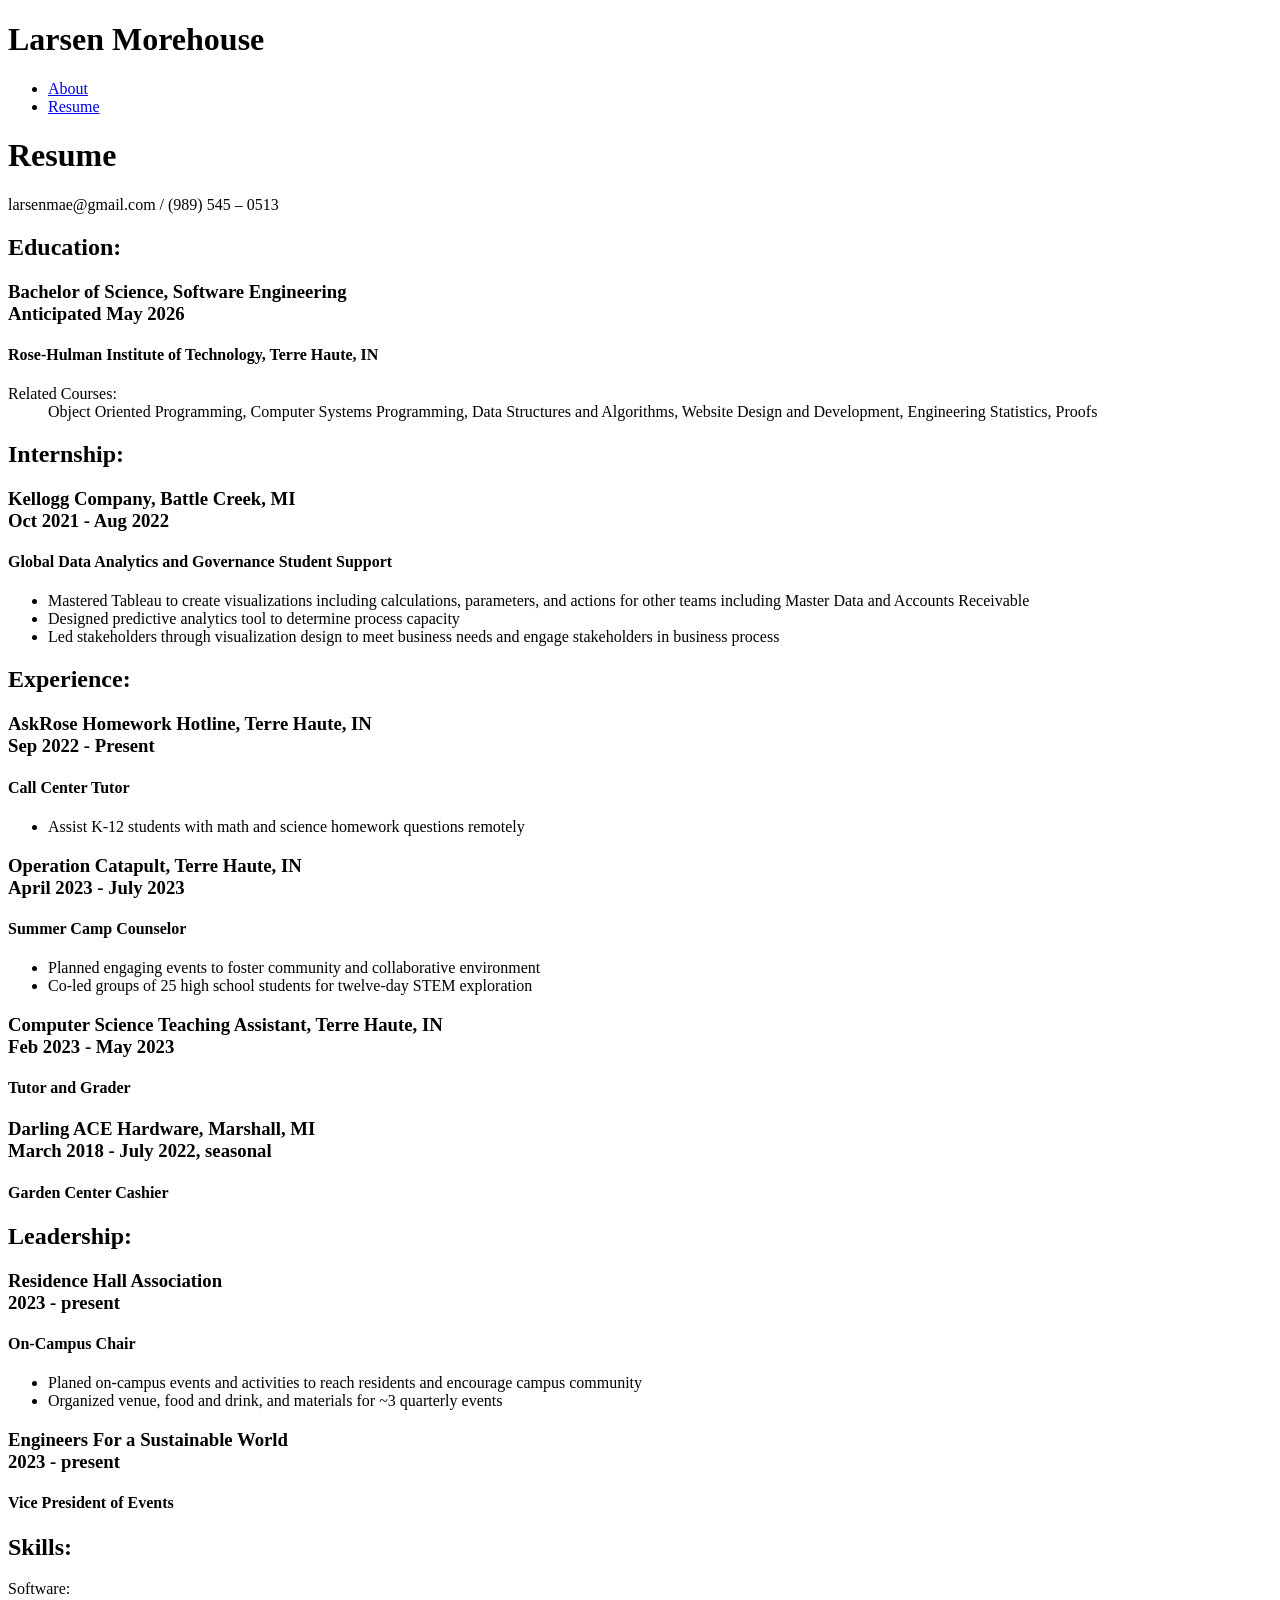
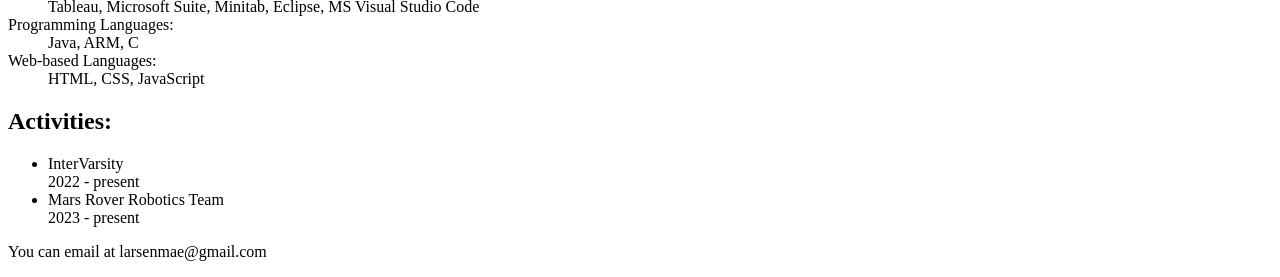
==== resume.html @ 40b4b678 "Add files via upload" ====
<!DOCTYPE html>
<html lang="en">

<head>
  <meta charset="utf-8" />
  <meta name="viewport" content="width=device-width, initial-scale=1" />
  <title>Larsen Morehouse's Website</title>
  <link rel="stylesheet" href="styles/normalize.css" />
  <link rel="stylesheet" href="styles/main.css" />

  <link rel="apple-touch-icon" sizes="180x180" href="images/apple-touch-icon.png">
  <link rel="icon" type="image/png" sizes="32x32" href="images/favicon-32x32.png">
  <link rel="icon" type="image/png" sizes="16x16" href="images/favicon-16x16.png">
  <link rel="manifest" href="site.webmanifest">
</head>

<body id="resume">
    <header><h1>Larsen Morehouse</h1></header>
  <nav id="navbar">
    <ul >
      <li><a href="index.html">About</a></li>
      <!-- <li><a href="portfolio.html">Portfolio</a></li> -->
      <li><a href="resume.html">Resume</a></li>
    </ul>
  </nav>
  
  <main>
    <h1>Resume</h1>
    <p>larsenmae@gmail.com / (989) 545 – 0513</p>
    <h2>Education:</h2>
    <h3 class="dateParent"><div class="degreeName">Bachelor of Science, Software Engineering</div> <div class="date">Anticipated May 2026</div> </h3>
    <h4>Rose-Hulman Institute of Technology, Terre Haute, IN </h4>
    <dl>
      <dt>Related Courses:</dt>
      <dd>Object Oriented Programming, Computer Systems Programming, Data Structures and Algorithms, Website Design and Development, Engineering Statistics, Proofs</dd>
    </dl>
    <h2>Internship:</h2>
    <h3 class="dateParent"><div class="companyName"> Kellogg Company, Battle Creek, MI</div> <div class="date">Oct 2021 - Aug 2022</div></h3>
    <h4 class="titleDescription">Global Data Analytics and Governance Student Support</h4>
    <ul>
      <li>Mastered Tableau to create visualizations including calculations, parameters, and actions for other teams
        including Master Data and Accounts Receivable</li>
      <li>Designed predictive analytics tool to determine process capacity</li>
      <li>Led stakeholders through visualization design to meet business needs and engage stakeholders in business
        process</li>
    </ul>
    <h2>Experience:</h2>
    <h3 class="dateParent"><div class="companyName"> AskRose Homework Hotline, Terre Haute, IN</div> <div class="date">Sep 2022 - Present</div></h3>
    <h4 class="titleDescription">Call Center Tutor </h4>
    <ul>
      <li>Assist K-12 students with math and science homework questions remotely</li>
    </ul>
    <h3 class="dateParent"><div class="companyName"> Operation Catapult, Terre Haute, IN</div> <div class="date">April 2023 - July 2023</div></h3>
    <h4 class="titleDescription">Summer Camp Counselor</h4>
    <ul>
      <li>Planned engaging events to foster community and collaborative environment</li>
      <li>Co-led groups of 25 high school students for twelve-day STEM exploration</li>
    </ul>
    <h3 class="dateParent"><div class="companyName"> Computer Science Teaching Assistant, Terre Haute, IN</div> <div class="date">Feb 2023 - May 2023</div></h3>
    <h4 class="titleDescription">Tutor and Grader</h4>
    <h3 class="dateParent"><div class="companyName"> Darling ACE Hardware, Marshall, MI</div> <div class="date">March 2018 - July 2022, seasonal</div></h3>
    <h4 class="titleDescription">Garden Center Cashier</h4>
    <h2>Leadership:</h2>
    <h3 class="dateParent"><div class="leadershipName"> Residence Hall Association</div> <div class="date">2023 - present</div></h3>
    <h4 class="titleDescription">On-Campus Chair</h4>
    <ul>
      <li>Planed on-campus events and activities to reach residents and encourage campus community</li>
      <li>Organized venue, food and drink, and materials for ~3 quarterly events</li>
    </ul>
    <h3 class="dateParent"><div class="leadershipName"> Engineers For a Sustainable World</div> <div class="date">2023 - present</div></h3>
    <h4 class="titleDescription">Vice President of Events</h4>
    <h2>Skills:</h2>
    <dl>
      <dt>Software:</dt>
      <dd>Tableau, Microsoft Suite, Minitab, Eclipse, MS Visual Studio Code</dd>
      <dt>Programming Languages:</dt>
      <dd>Java, ARM, C</dd>
      <dt>Web-based Languages:</dt>
      <dd>HTML, CSS, JavaScript</dd>
    </dl>
    <h2>Activities:</h2>
    <ul>
      <li class="dateParent"><div class="group">InterVarsity</div> <div class="date">2022 - present</div></li>
      <li class="dateParent"><div class="group">Mars Rover Robotics Team</div> <div class="date">2023 - present</div></li>
    </ul>
  </main>
  <footer>
    <p>You can email at larsenmae@gmail.com</p>
  </footer>
</body>

<script src="scripts/main.js"></script>
<!-- <script src="js/scrollmagic/uncompressed/ScrollMagic.js"></script> -->
<!-- <script src="scripts/ScrollMagic.js"></script>

<script>
	var controller = new ScrollMagic.Controller();
</script>

<script>
  (function () { // wait for document ready
    // build scene
    var scene = new ScrollMagic.Scene()
            .setPin('#navbar')
            // .addIndicators({name: "2 (duration: 0)"}) // add indicators (requires plugin)
            .addTo(controller);
  });
</script> -->

</html>
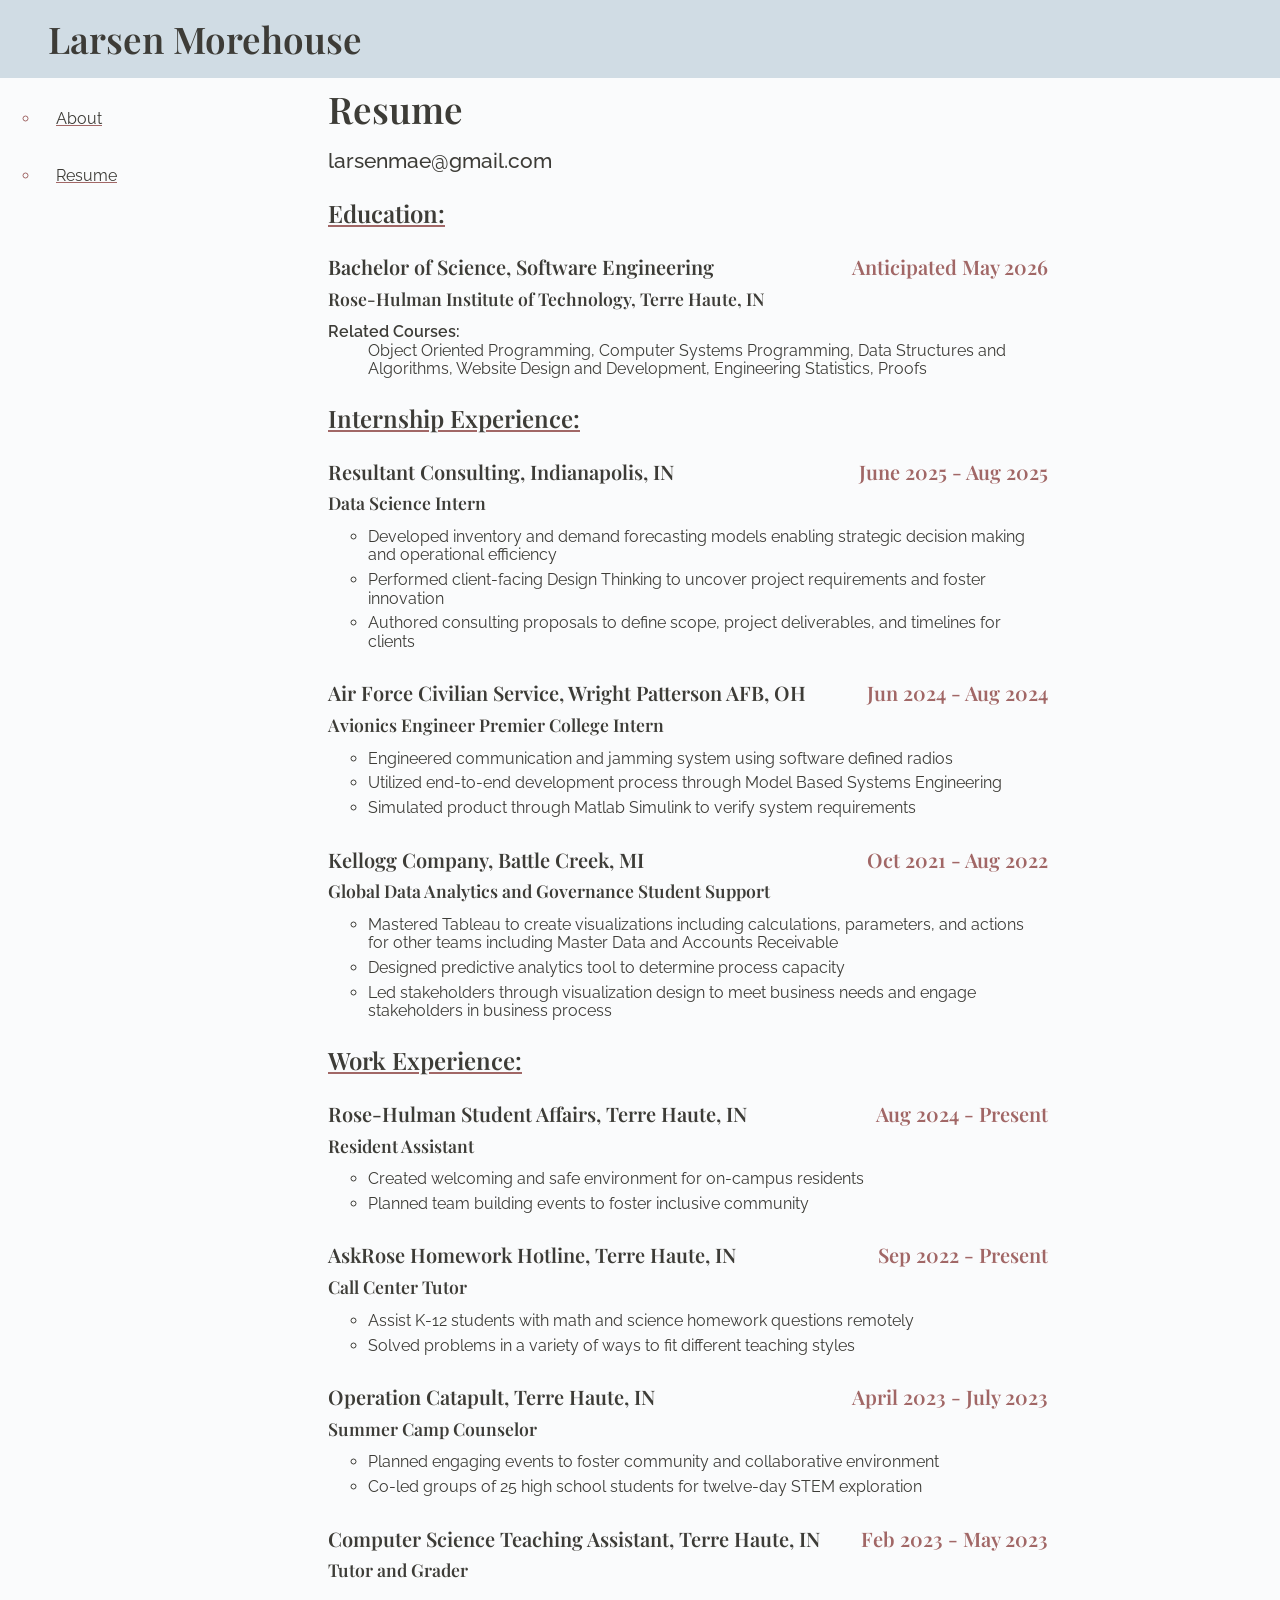
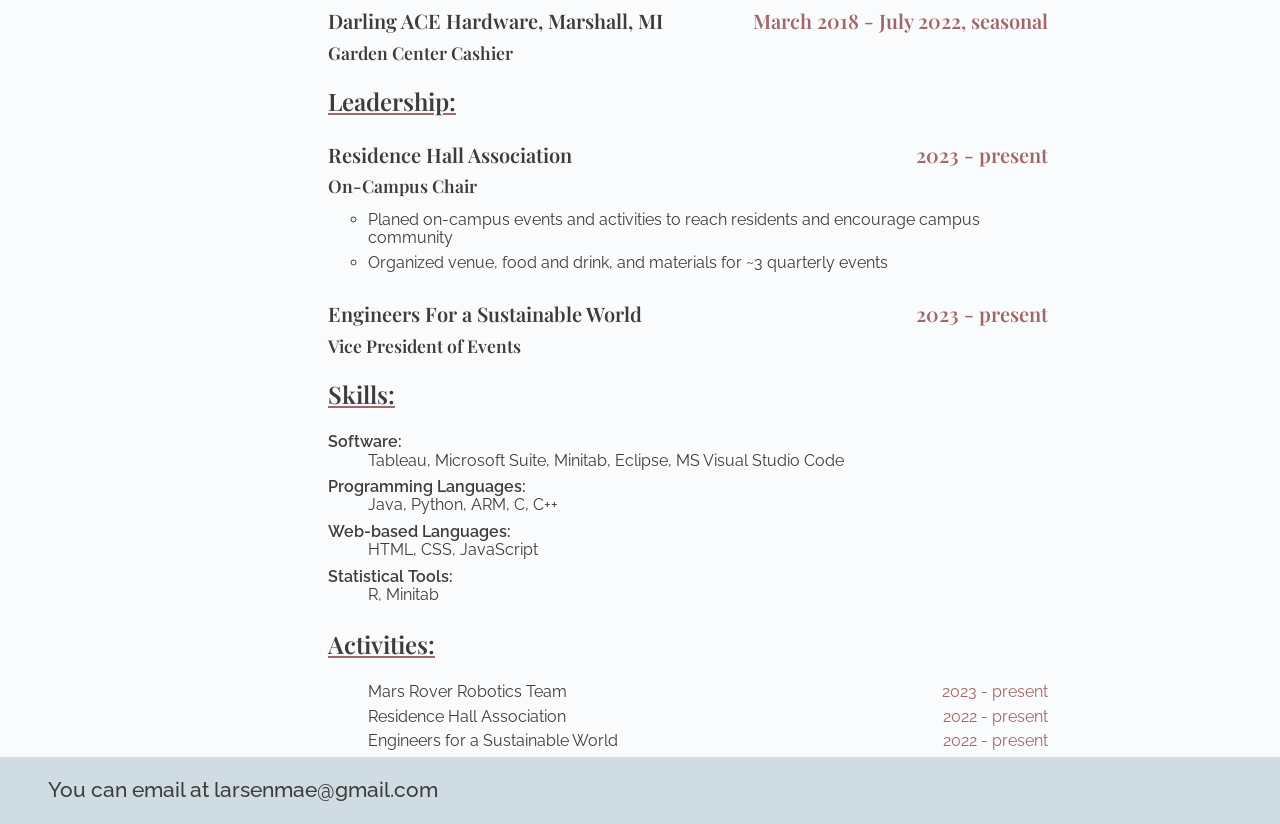
==== commit dc6424f5: "Update resume" ====
--- a/resume.html
+++ b/resume.html
@@ -26,7 +26,7 @@
   
   <main>
     <h1>Resume</h1>
-    <p>larsenmae@gmail.com / (989) 545 – 0513</p>
+    <p>larsenmae@gmail.com</p>
     <h2>Education:</h2>
     <h3 class="dateParent"><div class="degreeName">Bachelor of Science, Software Engineering</div> <div class="date">Anticipated May 2026</div> </h3>
     <h4>Rose-Hulman Institute of Technology, Terre Haute, IN </h4>
@@ -34,8 +34,28 @@
       <dt>Related Courses:</dt>
       <dd>Object Oriented Programming, Computer Systems Programming, Data Structures and Algorithms, Website Design and Development, Engineering Statistics, Proofs</dd>
     </dl>
-    <h2>Internship:</h2>
-    <h3 class="dateParent"><div class="companyName"> Kellogg Company, Battle Creek, MI</div> <div class="date">Oct 2021 - Aug 2022</div></h3>
+    <h2>Internship Experience:</h2>
+    <h3 class="dateParent"><div class="companyName"> Resultant Consulting, Indianapolis, IN</div> <div class="date">June 2025 - Aug 2025</div></h3>
+    <h4 class="titleDescription">Data Science Intern</h4>
+    <ul>
+      <li>Developed inventory and demand forecasting models enabling strategic decision making and operational efficiency</li>
+      <li>Performed client-facing Design Thinking to uncover project requirements and foster innovation</li>
+      <li>Authored consulting proposals to define scope, project deliverables, and timelines for clients</li>
+    </ul>
+    <h3 class="dateParent">
+      <div class="companyName"> Air Force Civilian Service, Wright Patterson AFB, OH</div>
+      <div class="date">Jun 2024 - Aug 2024</div>
+    </h3>
+    <h4 class="titleDescription">Avionics Engineer Premier College Intern</h4>
+    <ul>
+      <li>Engineered communication and jamming system using software defined radios</li>
+      <li>Utilized end-to-end development process through Model Based Systems Engineering</li>
+      <li>Simulated product through Matlab Simulink to verify system requirements</li>
+    </ul>
+    <h3 class="dateParent">
+      <div class="companyName"> Kellogg Company, Battle Creek, MI</div>
+      <div class="date">Oct 2021 - Aug 2022</div>
+    </h3>
     <h4 class="titleDescription">Global Data Analytics and Governance Student Support</h4>
     <ul>
       <li>Mastered Tableau to create visualizations including calculations, parameters, and actions for other teams
@@ -44,11 +64,21 @@
       <li>Led stakeholders through visualization design to meet business needs and engage stakeholders in business
         process</li>
     </ul>
-    <h2>Experience:</h2>
+    <h2>Work Experience:</h2>
+    <h3 class="dateParent">
+      <div class="companyName"> Rose-Hulman Student Affairs, Terre Haute, IN</div>
+      <div class="date">Aug 2024 - Present</div>
+    </h3>
+    <h4 class="titleDescription">Resident Assistant</h4>
+    <ul>
+      <li>Created welcoming and safe environment for on-campus residents</li>
+      <li>Planned team building events to foster inclusive community</li>
+    </ul>
     <h3 class="dateParent"><div class="companyName"> AskRose Homework Hotline, Terre Haute, IN</div> <div class="date">Sep 2022 - Present</div></h3>
     <h4 class="titleDescription">Call Center Tutor </h4>
     <ul>
       <li>Assist K-12 students with math and science homework questions remotely</li>
+      <li>Solved problems in a variety of ways to fit different teaching styles</li>
     </ul>
     <h3 class="dateParent"><div class="companyName"> Operation Catapult, Terre Haute, IN</div> <div class="date">April 2023 - July 2023</div></h3>
     <h4 class="titleDescription">Summer Camp Counselor</h4>
@@ -74,14 +104,23 @@
       <dt>Software:</dt>
       <dd>Tableau, Microsoft Suite, Minitab, Eclipse, MS Visual Studio Code</dd>
       <dt>Programming Languages:</dt>
-      <dd>Java, ARM, C</dd>
+      <dd>Java, Python, ARM, C, C++</dd>
       <dt>Web-based Languages:</dt>
       <dd>HTML, CSS, JavaScript</dd>
+      <dt>Statistical Tools:</dt>
+      <dd>R, Minitab</dd>
     </dl>
     <h2>Activities:</h2>
     <ul>
-      <li class="dateParent"><div class="group">InterVarsity</div> <div class="date">2022 - present</div></li>
       <li class="dateParent"><div class="group">Mars Rover Robotics Team</div> <div class="date">2023 - present</div></li>
+      <li class="dateParent">
+        <div class="group">Residence Hall Association</div>
+        <div class="date">2022 - present</div>
+      </li>
+      <li class="dateParent">
+        <div class="group">Engineers for a Sustainable World</div>
+        <div class="date">2022 - present</div>
+      </li>
     </ul>
   </main>
   <footer>
@@ -90,21 +129,5 @@
 </body>
 
 <script src="scripts/main.js"></script>
-<!-- <script src="js/scrollmagic/uncompressed/ScrollMagic.js"></script> -->
-<!-- <script src="scripts/ScrollMagic.js"></script>
-
-<script>
-	var controller = new ScrollMagic.Controller();
-</script>
-
-<script>
-  (function () { // wait for document ready
-    // build scene
-    var scene = new ScrollMagic.Scene()
-            .setPin('#navbar')
-            // .addIndicators({name: "2 (duration: 0)"}) // add indicators (requires plugin)
-            .addTo(controller);
-  });
-</script> -->
 
 </html>
--- a/styles/main.css
+++ b/styles/main.css
@@ -0,0 +1,238 @@
+@import url('https://fonts.googleapis.com/css2?family=Playfair+Display&family=Raleway:wght@300&display=swap" rel="stylesheet');
+
+:root {
+  --vertical-space: 1.3rem;
+  --horizontal-space: 3rem;
+  --light-color: #FAFBFC;
+  --body-color: #3D3C37;
+  --heading-color: #d0dce4;
+  --contrast-color: #a16766;
+   /* #536751; */
+  /* #8c708f; */
+  /* --green-color: #738f70; */
+}
+
+body {
+  grid-template-areas: "head head"
+                      "nav nav"
+                      "main main"
+                      "foot foot";
+  grid-template-columns: 1fr 2fr;
+  grid-template-rows: auto auto;
+}
+
+
+body > header {
+  grid-area: head;
+}
+
+body > nav {
+  grid-area: nav;
+  background-color: var(--light-color);
+}
+
+body > nav ul li {
+  display: inline;
+  padding: 1rem;
+  justify-self: center;
+  color: var(--contrast-color);
+}
+
+footer {
+  grid-area: foot;
+}
+
+main {
+  display: block;
+  grid-area: main;
+  max-width: 45rem;
+  padding-left: var(--horizontal-space);
+  padding-right: var(--horizontal-space);
+  justify-self: center;
+}
+
+header h1, footer p{
+  margin: 0;
+  justify-self: center;
+  justify-content: center;
+}
+
+header, footer {
+  padding-top: var(--vertical-space);
+  padding-bottom: var(--vertical-space);
+  padding-left: var(--horizontal-space);
+  padding-right: var(--horizontal-space);
+  grid-area: foot;
+  justify-self: center;
+  justify-content: center;
+  background-color: var(--heading-color);
+  width: 100vw;
+}
+
+body {
+  color: var(--body-color);
+  background: var(--light-color);
+  font-size: 1rem;
+  font-family: 'Raleway', sans-serif;
+}
+
+@media screen and (min-width: 25em) {
+  body {
+    margin: 0;
+    display: grid;
+    grid-template-areas: "head head head"
+                          "nav main space"
+                          "foot foot foot";
+    grid-template-columns: 1fr 6fr 1fr;
+    grid-template-rows: auto auto auto;
+  }
+
+  body > nav {
+    grid-area: nav;
+    background: none;
+  }
+
+  body > nav ul li {
+    padding: 1rem;
+    display: list-item;
+  }
+}
+
+p,
+ol,
+ul,
+dl,
+table {
+  list-style-type: none;
+  color: var(--body-color);
+}
+
+ul li ul {
+  margin-bottom: 0;
+  /* font-size: 1.3rem; */
+  list-style-type: none;
+  color: var(--body-color);
+}
+
+#resume > ul, li, ul {
+  margin-bottom: 0.4rem;
+  /* font-size: 1.3rem; */
+  list-style-type: circle;
+  color: var(--body-color);
+}
+
+ol li ol {
+  margin-bottom: 0;
+  list-style-type: none;
+  color: var(--contrast-color);
+}
+
+h1,
+h2,
+h3,
+h4,
+h5 {
+  margin: 0.8rem 0;
+  font-weight: 600;
+  line-height: 1;
+  font-family: 'Playfair Display', serif;
+  color: var(--body-color);
+}
+
+h1 {
+  font-size: 2.3rem;
+}
+
+h2 {
+  font-size: 1.5rem;
+  margin: 1.7rem 0;
+  line-height: 1;
+  text-decoration: underline;
+  text-decoration-color: var(--contrast-color);
+}
+
+h3 {
+  font-size: 1.25rem;
+  margin-top: 2rem;
+}
+
+h4 {
+  font-size: 1.1rem;
+}
+
+h5 {
+  font-size: 1rem;
+}
+
+p {
+  font-size: 1.3rem;
+  font-weight: 500;
+  line-height: 1.2;
+  margin: 1em 0;
+}
+
+a {
+  color: var(--body-color);
+  text-decoration-color: var(--contrast-color);
+}
+
+a:hover {
+  color: var(--contrast-color);
+}
+
+dt {
+  font-weight: 600;
+}
+
+dd {
+  margin-bottom: 0.5rem;
+}
+
+body#portfolio ul#portfolioItems {
+  display: flex;
+  flex-wrap: wrap;
+  flex: 1;
+  list-style-type: none;
+  padding: 0;
+}
+
+body#portfolio ul#portfolioItems li img {
+  max-width: 97%;
+}
+
+@media screen and (min-width: 25em) {
+  body#portfolio ul#portfolioItems li {
+    flex-basis: 48%;
+    padding-right: 2%;
+    flex-wrap: nowrap;
+  }
+}
+
+main img{
+  max-width: 50%;
+}
+
+.date {
+  color: var(--contrast-color);
+  /* justify-self: flex-end; */
+  /* align-self: flex-end; */
+  font-weight: 0.8rem;
+}
+
+.dateParent {
+  display: flex;
+  justify-content: space-between;
+}
+
+/* From:  https://www.w3schools.com/howto/howto_js_sticky_header.asp*/
+/* The sticky class is added to the header with JS when it reaches its scroll position */
+.sticky {
+  position: fixed;
+  top: 0;
+  width: 100%
+}
+
+/* Add some top padding to the page content to prevent sudden quick movement (as the header gets a new position at the top of the page (position:fixed and top:0) */
+.sticky + .content {
+  padding-top: 102px;
+}
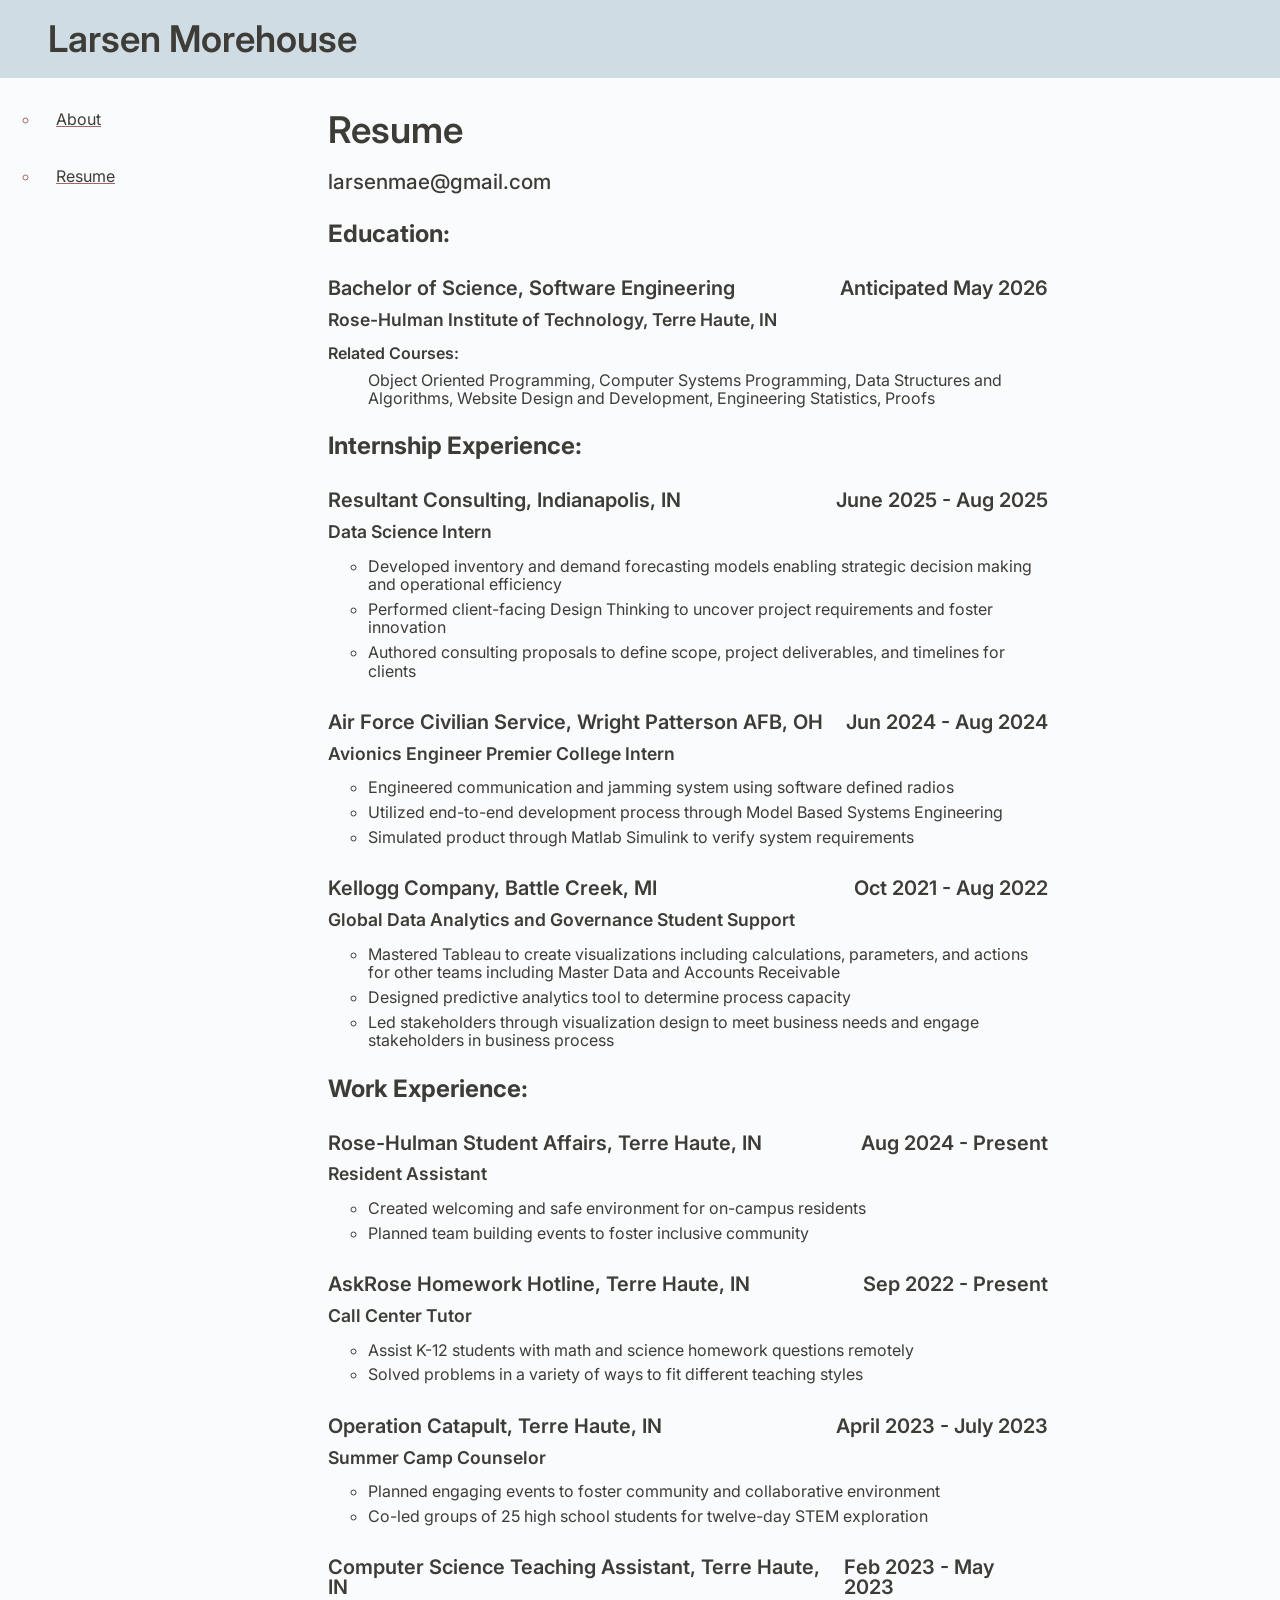
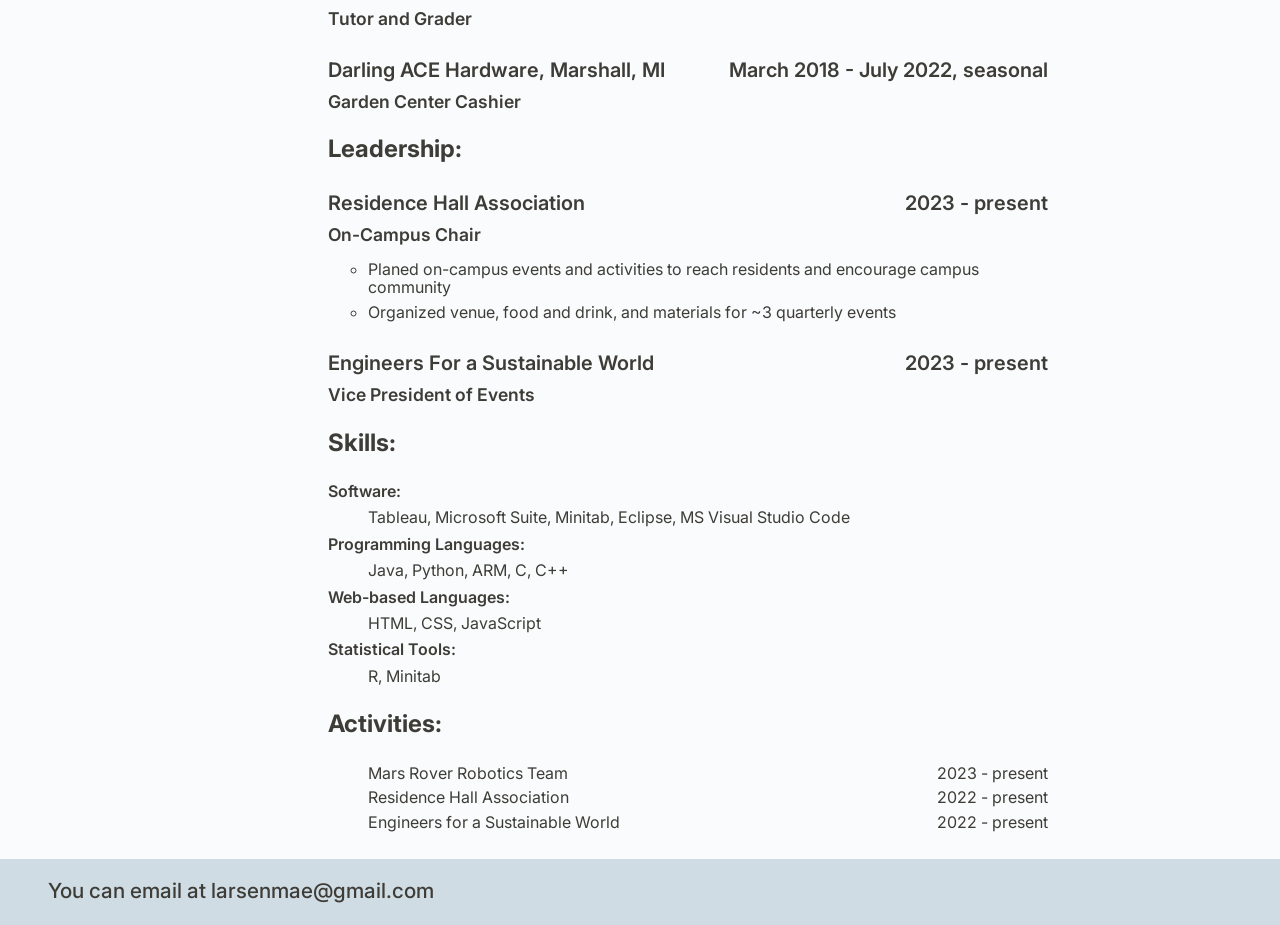
==== commit ac6ffb13: "Change font and resume spacing" ====
--- a/resume.html
+++ b/resume.html
@@ -19,7 +19,6 @@
   <nav id="navbar">
     <ul >
       <li><a href="index.html">About</a></li>
-      <!-- <li><a href="portfolio.html">Portfolio</a></li> -->
       <li><a href="resume.html">Resume</a></li>
     </ul>
   </nav>
--- a/styles/main.css
+++ b/styles/main.css
@@ -1,4 +1,5 @@
-@import url('https://fonts.googleapis.com/css2?family=Playfair+Display&family=Raleway:wght@300&display=swap" rel="stylesheet');
+/* @import url('https://fonts.googleapis.com/css2?family=Playfair+Display&family=Raleway:wght@300&display=swap" rel="stylesheet'); */
+@import url('https://fonts.googleapis.com/css2?family=Inter:ital,opsz,wght@0,14..32,100..900;1,14..32,100..900&family=Raleway:wght@300&family=Spline+Sans:wght@300..700&display=swap');
 
 :root {
   --vertical-space: 1.3rem;
@@ -48,6 +49,8 @@
   max-width: 45rem;
   padding-left: var(--horizontal-space);
   padding-right: var(--horizontal-space);
+  padding-top: var(--vertical-space);
+  padding-bottom: var(--vertical-space);
   justify-self: center;
 }
 
@@ -73,7 +76,8 @@
   color: var(--body-color);
   background: var(--light-color);
   font-size: 1rem;
-  font-family: 'Raleway', sans-serif;
+  /* font-family: 'Raleway', sans-serif; */
+  font-family: "Inter", sans-serif;
 }
 
 @media screen and (min-width: 25em) {
@@ -135,7 +139,8 @@
   margin: 0.8rem 0;
   font-weight: 600;
   line-height: 1;
-  font-family: 'Playfair Display', serif;
+  /* font-family: 'Raleway', sans-serif; */
+  font-family: "Inter", sans-serif;
   color: var(--body-color);
 }
 
@@ -147,8 +152,9 @@
   font-size: 1.5rem;
   margin: 1.7rem 0;
   line-height: 1;
-  text-decoration: underline;
-  text-decoration-color: var(--contrast-color);
+  font-weight: 700;
+  /* text-decoration: underline; */
+  /* text-decoration-color: var(--contrast-color); */
 }
 
 h3 {
@@ -182,6 +188,7 @@
 
 dt {
   font-weight: 600;
+  margin-bottom: 0.5rem;
 }
 
 dd {
@@ -213,26 +220,10 @@
 }
 
 .date {
-  color: var(--contrast-color);
-  /* justify-self: flex-end; */
-  /* align-self: flex-end; */
   font-weight: 0.8rem;
 }
 
 .dateParent {
   display: flex;
   justify-content: space-between;
-}
-
-/* From:  https://www.w3schools.com/howto/howto_js_sticky_header.asp*/
-/* The sticky class is added to the header with JS when it reaches its scroll position */
-.sticky {
-  position: fixed;
-  top: 0;
-  width: 100%
-}
-
-/* Add some top padding to the page content to prevent sudden quick movement (as the header gets a new position at the top of the page (position:fixed and top:0) */
-.sticky + .content {
-  padding-top: 102px;
 }
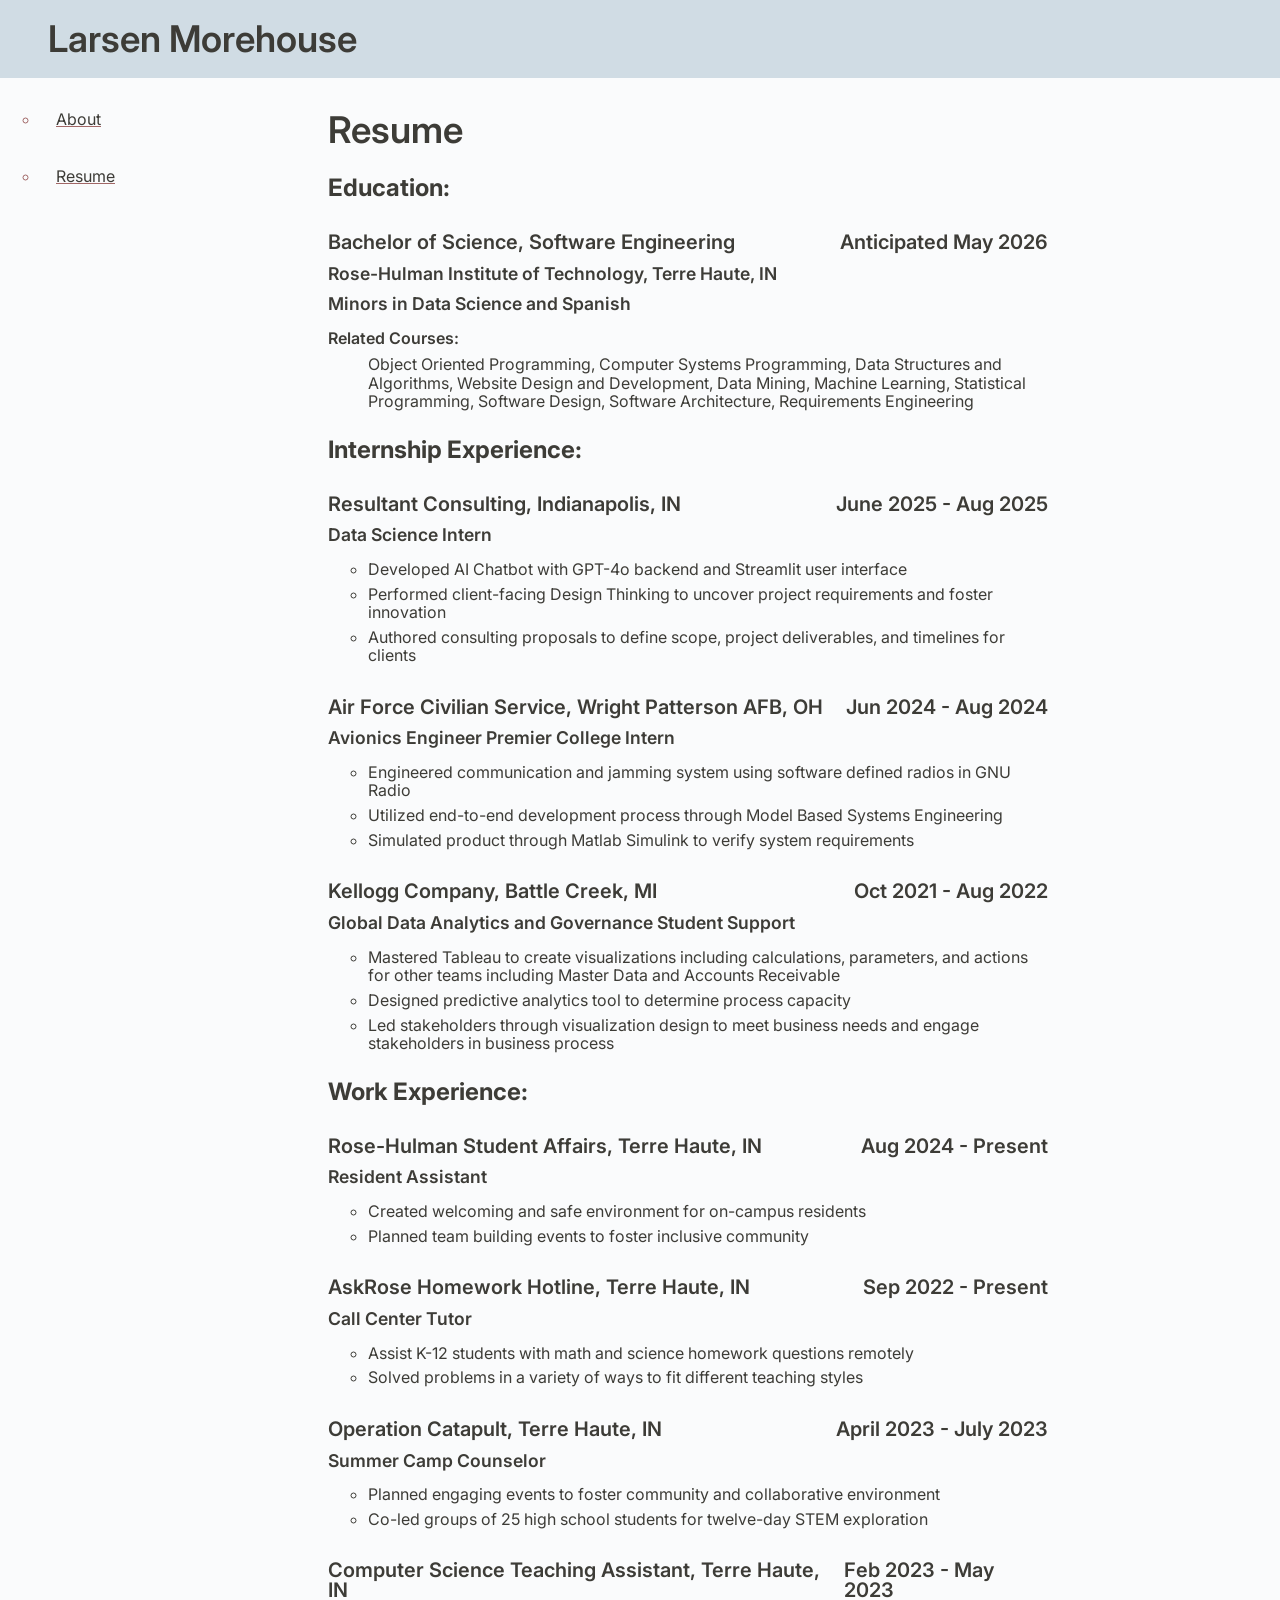
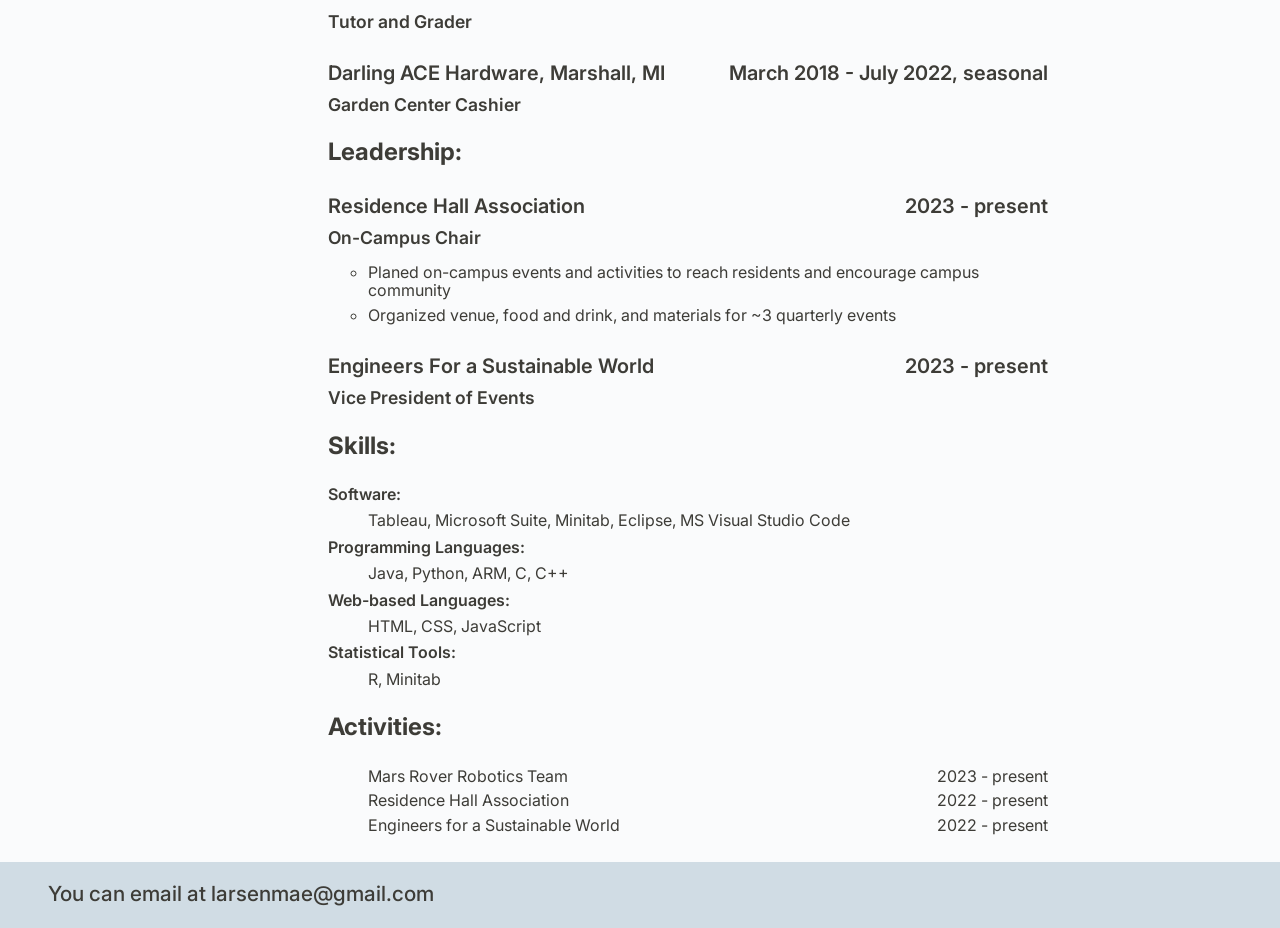
==== commit f055fbaa: "Update resume" ====
--- a/resume.html
+++ b/resume.html
@@ -25,19 +25,20 @@
   
   <main>
     <h1>Resume</h1>
-    <p>larsenmae@gmail.com</p>
     <h2>Education:</h2>
     <h3 class="dateParent"><div class="degreeName">Bachelor of Science, Software Engineering</div> <div class="date">Anticipated May 2026</div> </h3>
     <h4>Rose-Hulman Institute of Technology, Terre Haute, IN </h4>
+    <h4>Minors in Data Science and Spanish </h4>
     <dl>
       <dt>Related Courses:</dt>
-      <dd>Object Oriented Programming, Computer Systems Programming, Data Structures and Algorithms, Website Design and Development, Engineering Statistics, Proofs</dd>
+      <dd>Object Oriented Programming, Computer Systems Programming, Data Structures and Algorithms, Website Design and Development, Data Mining, Machine Learning, 
+        Statistical Programming, Software Design, Software Architecture, Requirements Engineering</dd>
     </dl>
     <h2>Internship Experience:</h2>
     <h3 class="dateParent"><div class="companyName"> Resultant Consulting, Indianapolis, IN</div> <div class="date">June 2025 - Aug 2025</div></h3>
     <h4 class="titleDescription">Data Science Intern</h4>
     <ul>
-      <li>Developed inventory and demand forecasting models enabling strategic decision making and operational efficiency</li>
+      <li>Developed AI Chatbot with GPT-4o backend and Streamlit user interface</li>
       <li>Performed client-facing Design Thinking to uncover project requirements and foster innovation</li>
       <li>Authored consulting proposals to define scope, project deliverables, and timelines for clients</li>
     </ul>
@@ -47,7 +48,7 @@
     </h3>
     <h4 class="titleDescription">Avionics Engineer Premier College Intern</h4>
     <ul>
-      <li>Engineered communication and jamming system using software defined radios</li>
+      <li>Engineered communication and jamming system using software defined radios in GNU Radio</li>
       <li>Utilized end-to-end development process through Model Based Systems Engineering</li>
       <li>Simulated product through Matlab Simulink to verify system requirements</li>
     </ul>
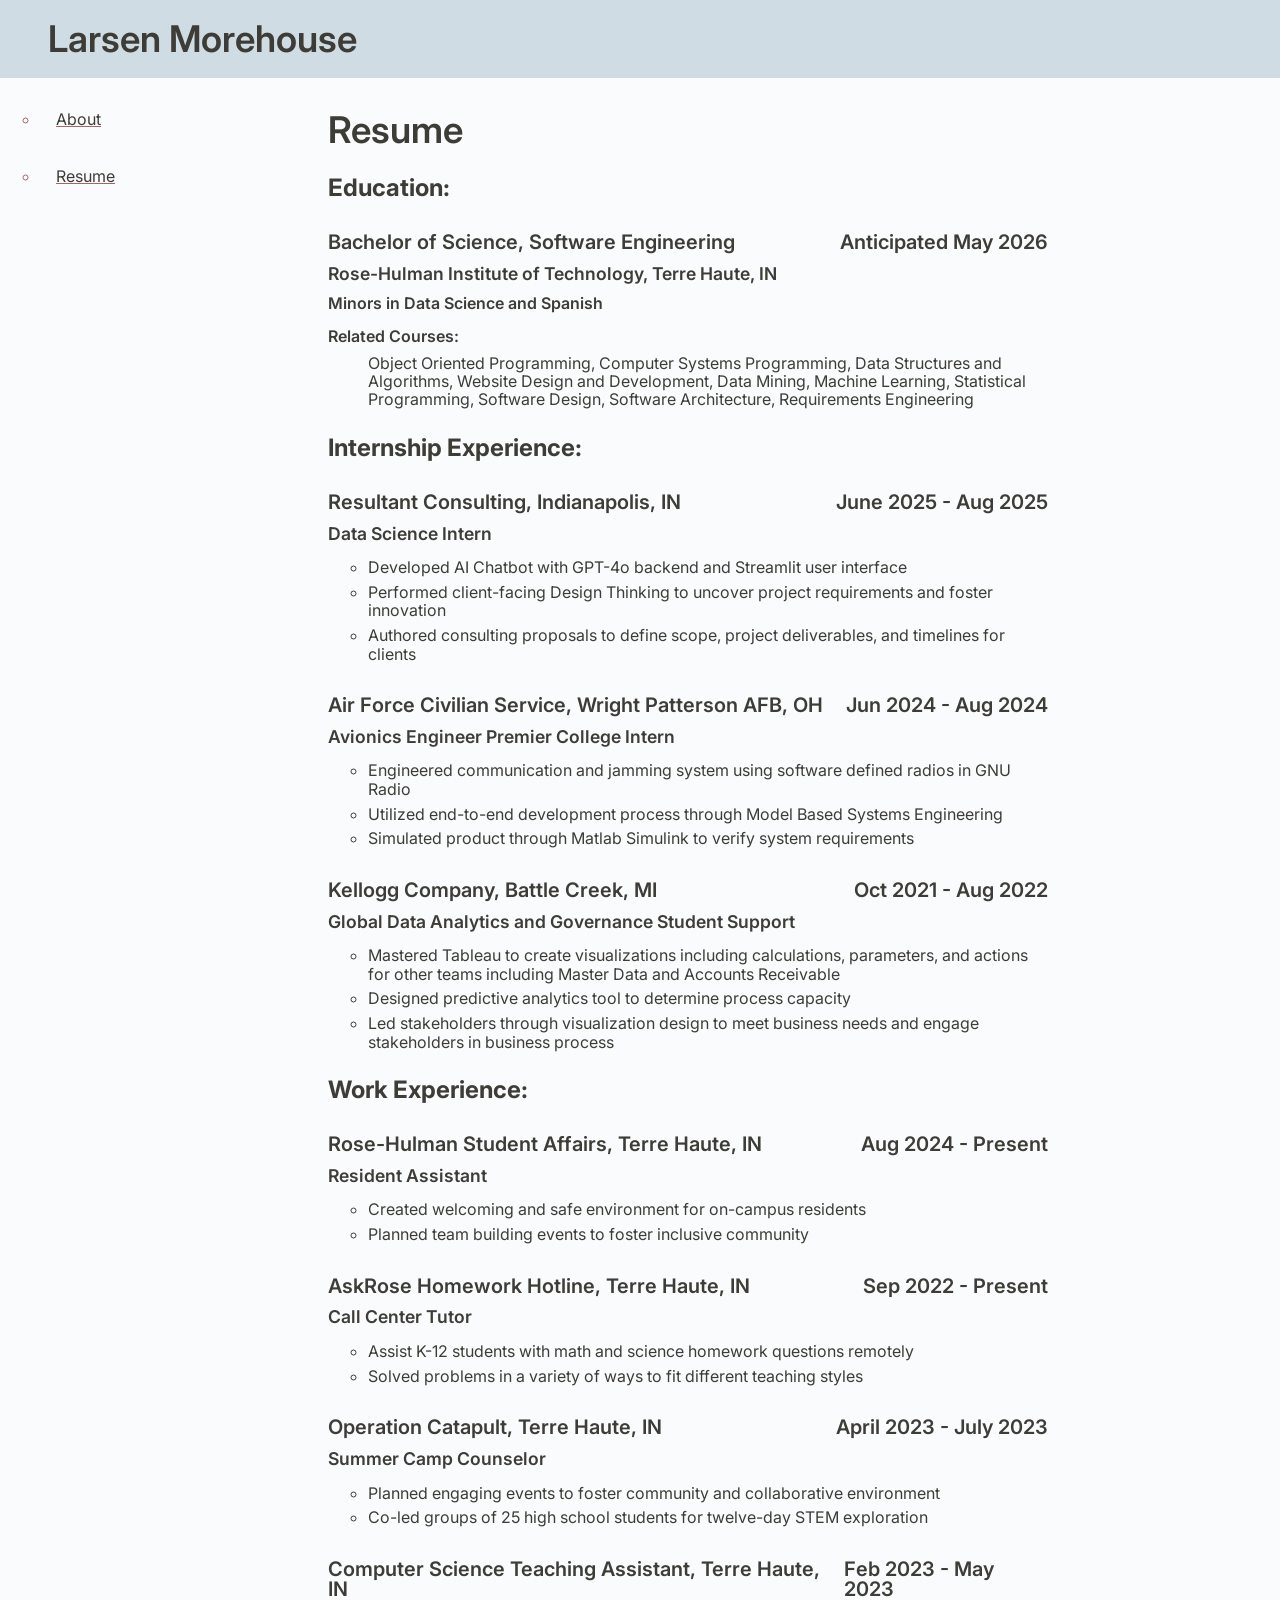
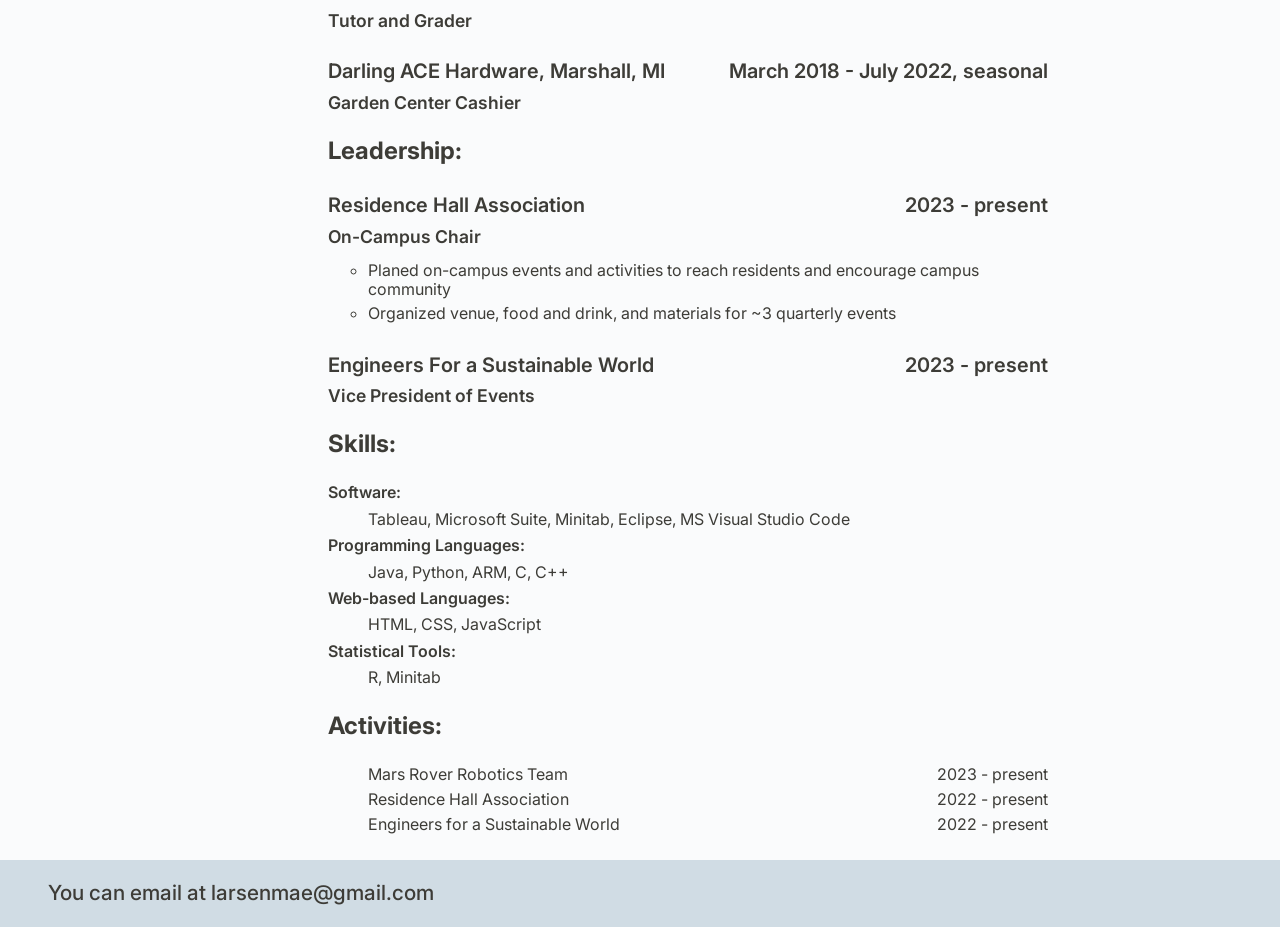
==== commit c3e20e95: "Update resume" ====
--- a/resume.html
+++ b/resume.html
@@ -28,7 +28,7 @@
     <h2>Education:</h2>
     <h3 class="dateParent"><div class="degreeName">Bachelor of Science, Software Engineering</div> <div class="date">Anticipated May 2026</div> </h3>
     <h4>Rose-Hulman Institute of Technology, Terre Haute, IN </h4>
-    <h4>Minors in Data Science and Spanish </h4>
+    <h5>Minors in Data Science and Spanish </h5>
     <dl>
       <dt>Related Courses:</dt>
       <dd>Object Oriented Programming, Computer Systems Programming, Data Structures and Algorithms, Website Design and Development, Data Mining, Machine Learning, 
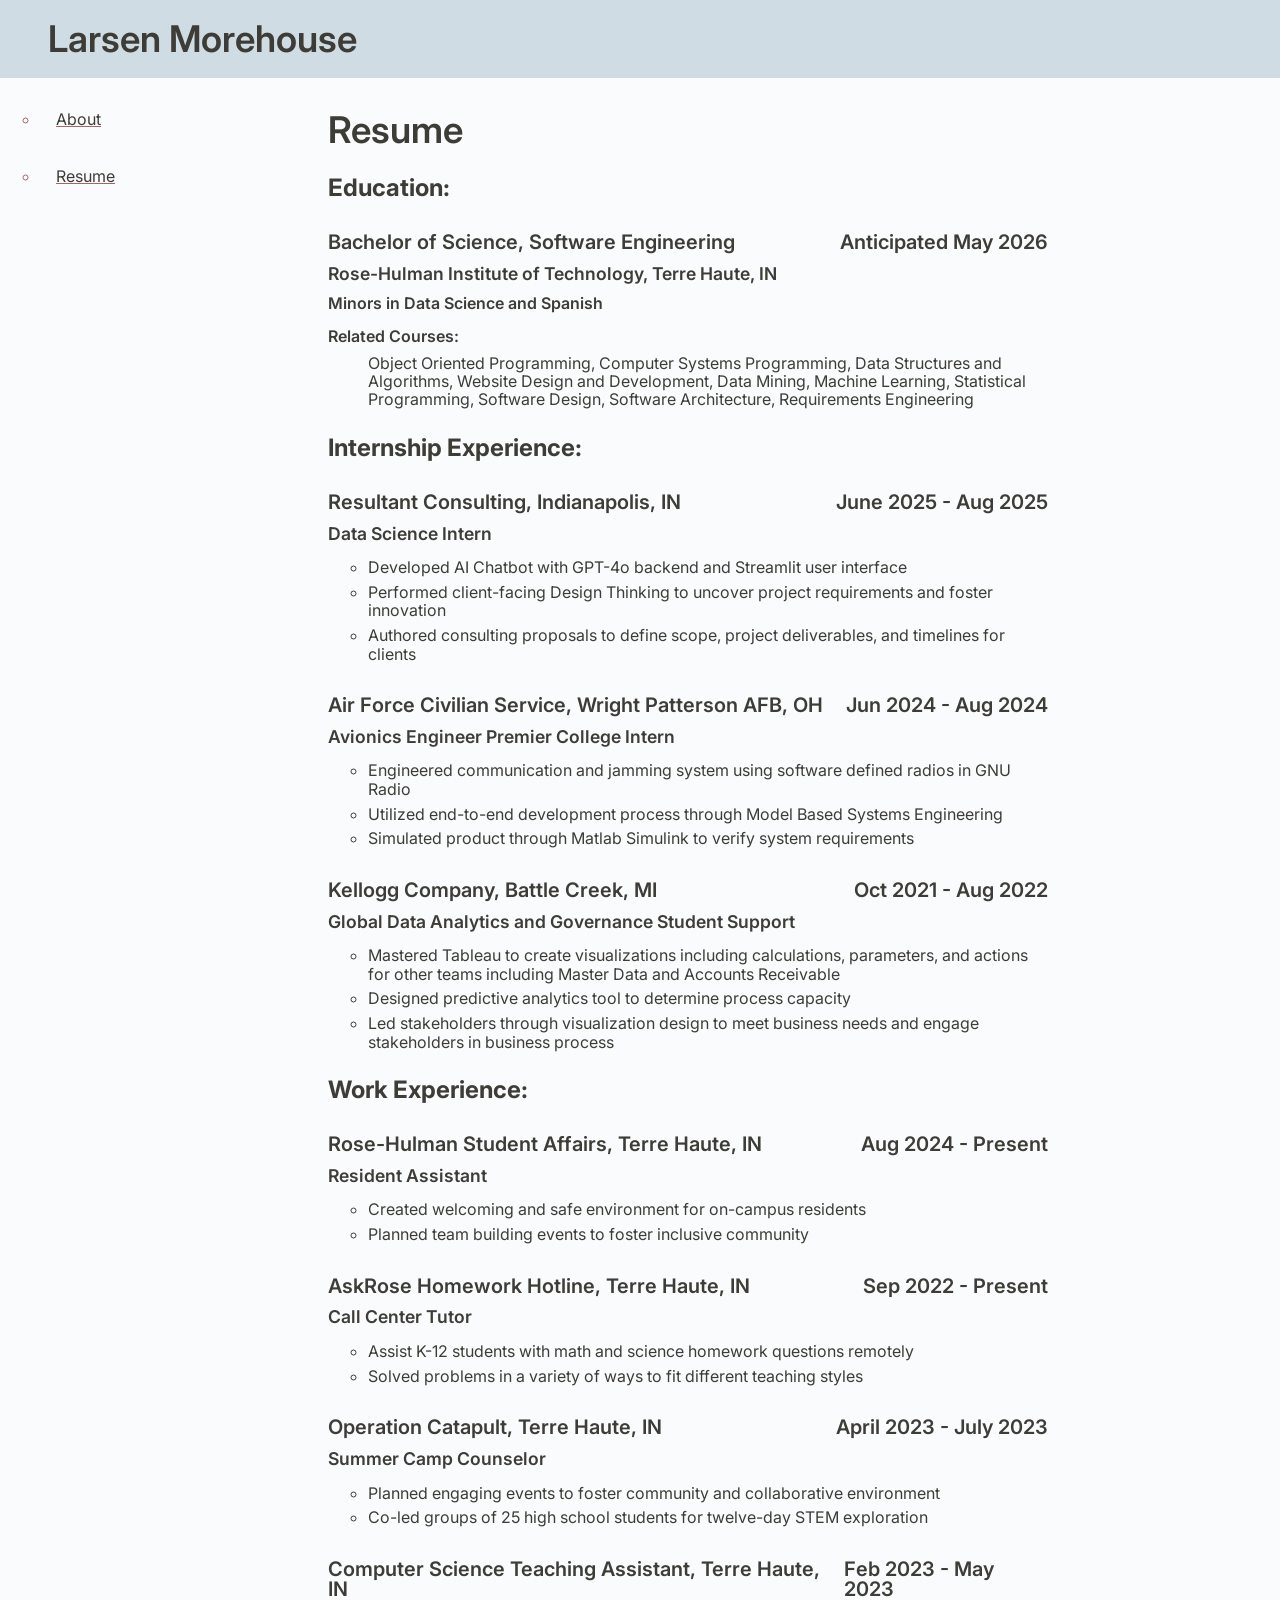
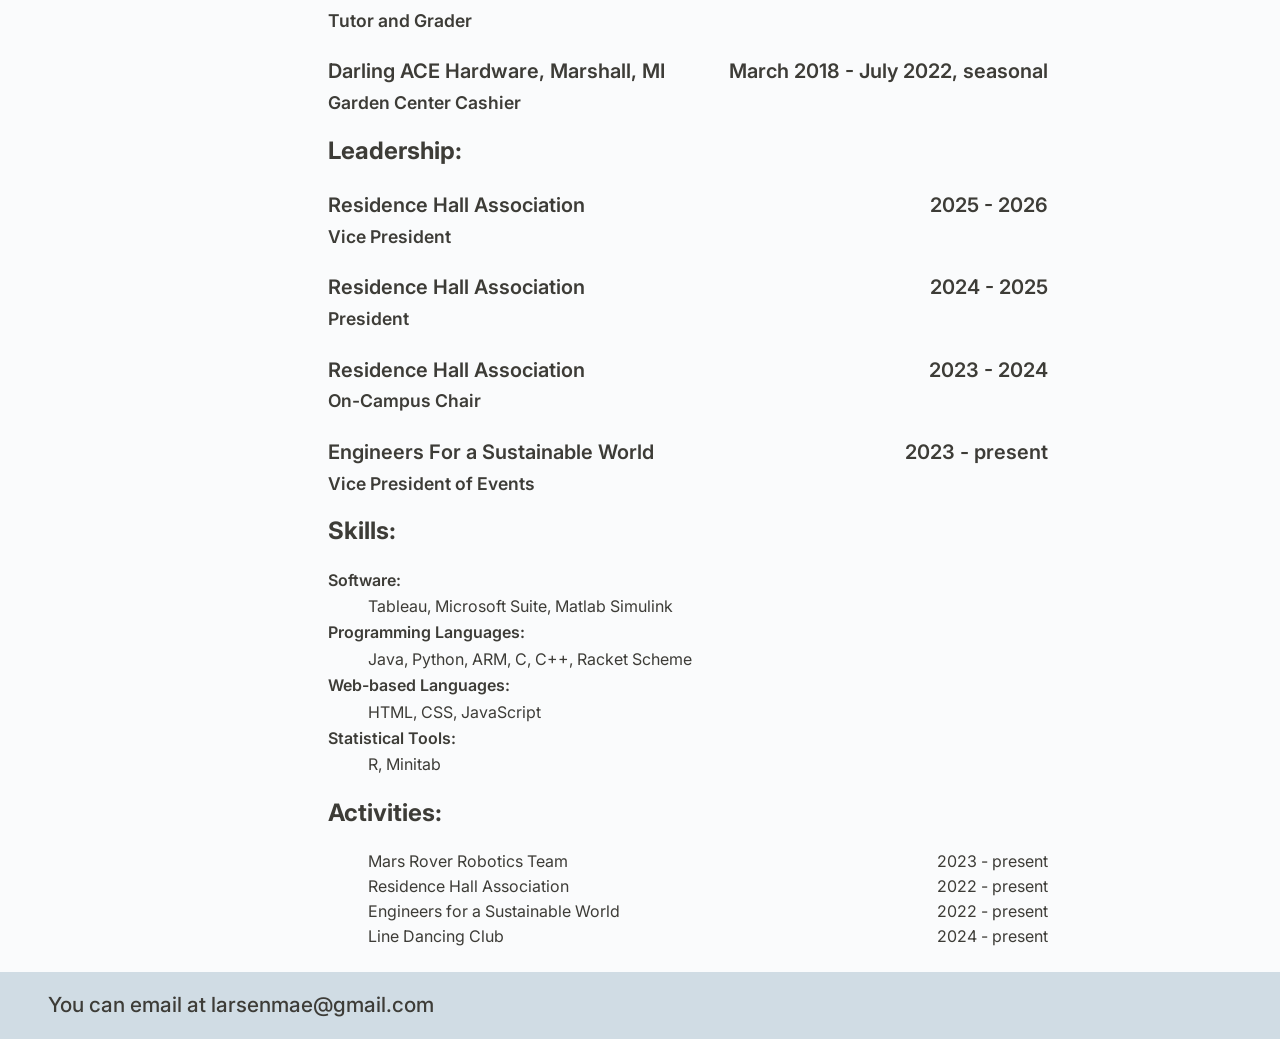
==== commit c86d2863: "Updates" ====
--- a/resume.html
+++ b/resume.html
@@ -91,20 +91,26 @@
     <h3 class="dateParent"><div class="companyName"> Darling ACE Hardware, Marshall, MI</div> <div class="date">March 2018 - July 2022, seasonal</div></h3>
     <h4 class="titleDescription">Garden Center Cashier</h4>
     <h2>Leadership:</h2>
-    <h3 class="dateParent"><div class="leadershipName"> Residence Hall Association</div> <div class="date">2023 - present</div></h3>
+    <h3 class="dateParent">
+      <div class="leadershipName"> Residence Hall Association</div>
+      <div class="date">2025 - 2026</div>
+    </h3>
+    <h4 class="titleDescription">Vice President</h4>
+    <h3 class="dateParent">
+      <div class="leadershipName"> Residence Hall Association</div>
+      <div class="date">2024 - 2025</div>
+    </h3>
+    <h4 class="titleDescription">President</h4>
+    <h3 class="dateParent"><div class="leadershipName"> Residence Hall Association</div> <div class="date">2023 - 2024</div></h3>
     <h4 class="titleDescription">On-Campus Chair</h4>
-    <ul>
-      <li>Planed on-campus events and activities to reach residents and encourage campus community</li>
-      <li>Organized venue, food and drink, and materials for ~3 quarterly events</li>
-    </ul>
     <h3 class="dateParent"><div class="leadershipName"> Engineers For a Sustainable World</div> <div class="date">2023 - present</div></h3>
     <h4 class="titleDescription">Vice President of Events</h4>
     <h2>Skills:</h2>
     <dl>
       <dt>Software:</dt>
-      <dd>Tableau, Microsoft Suite, Minitab, Eclipse, MS Visual Studio Code</dd>
+      <dd>Tableau, Microsoft Suite, Matlab Simulink</dd>
       <dt>Programming Languages:</dt>
-      <dd>Java, Python, ARM, C, C++</dd>
+      <dd>Java, Python, ARM, C, C++, Racket Scheme</dd>
       <dt>Web-based Languages:</dt>
       <dd>HTML, CSS, JavaScript</dd>
       <dt>Statistical Tools:</dt>
@@ -121,6 +127,10 @@
         <div class="group">Engineers for a Sustainable World</div>
         <div class="date">2022 - present</div>
       </li>
+      <li class="dateParent">
+        <div class="group">Line Dancing Club</div>
+        <div class="date">2024 - present</div>
+      </li>
     </ul>
   </main>
   <footer>
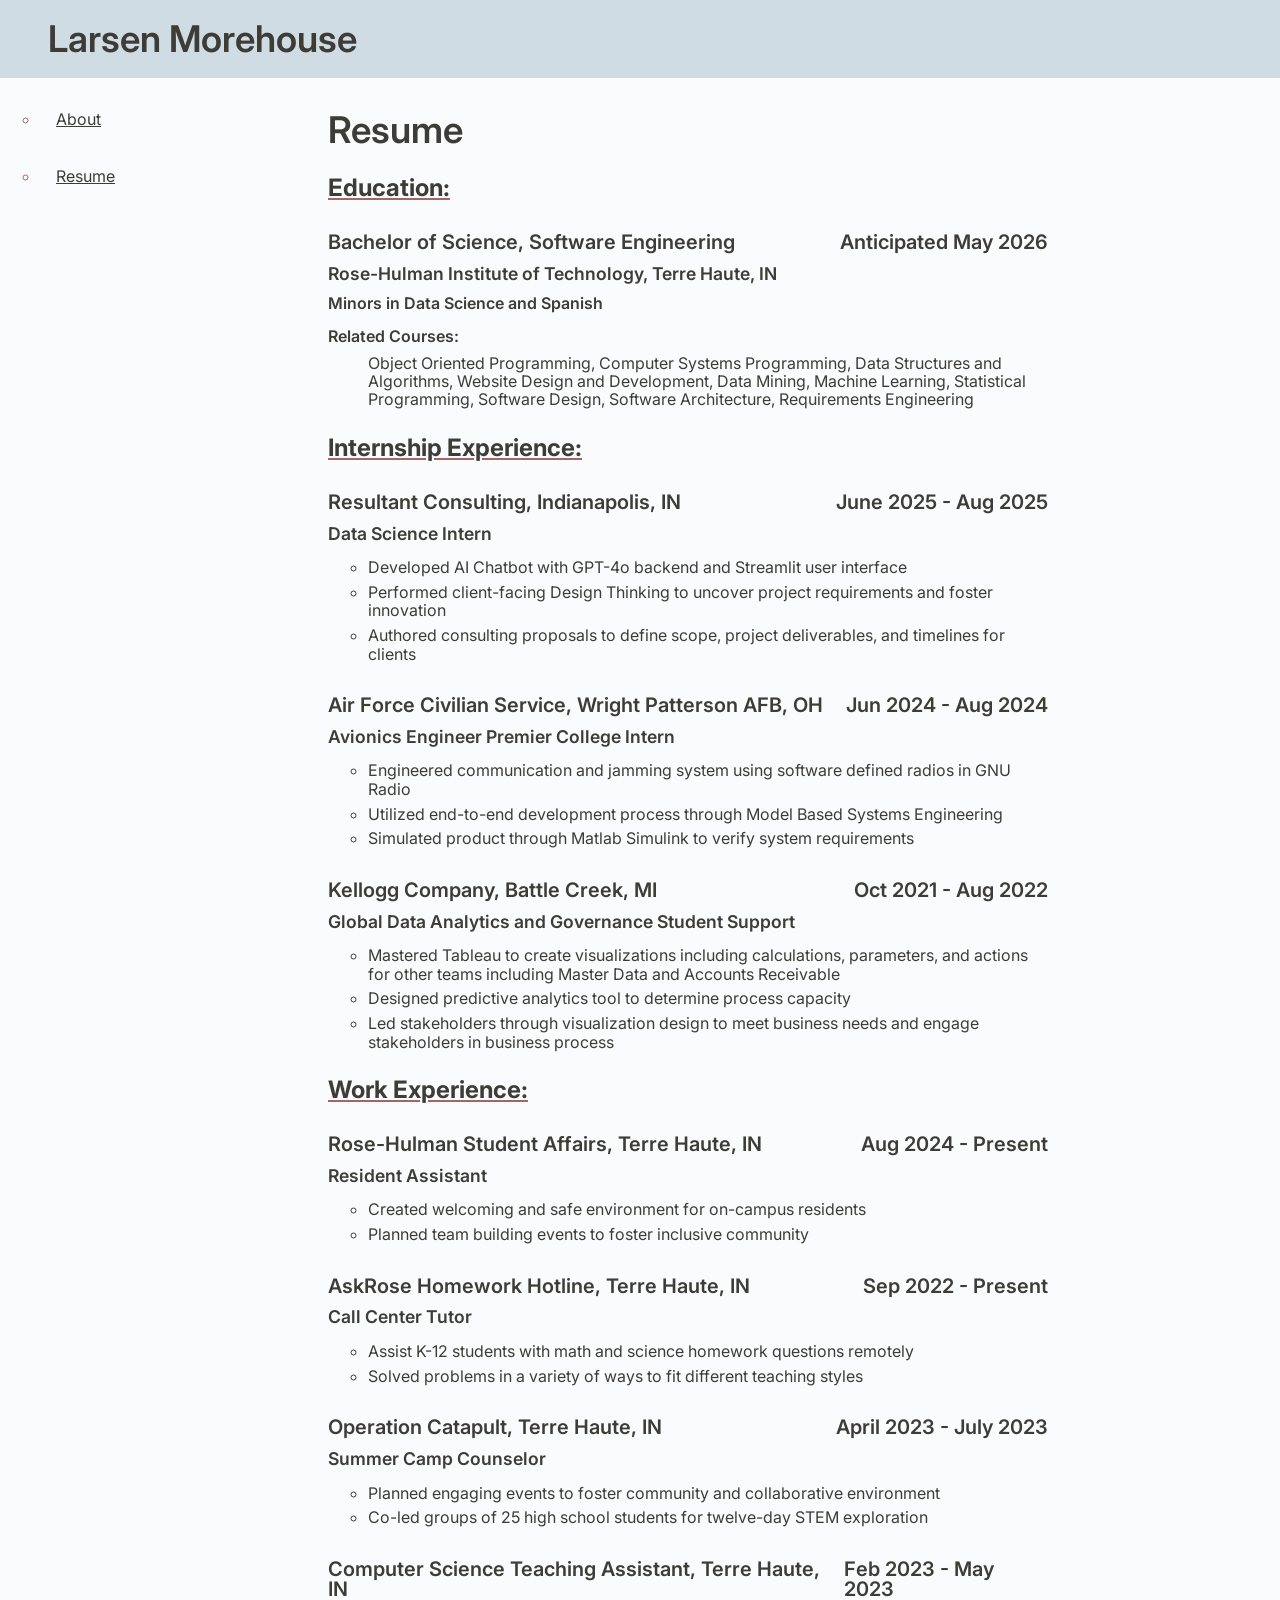
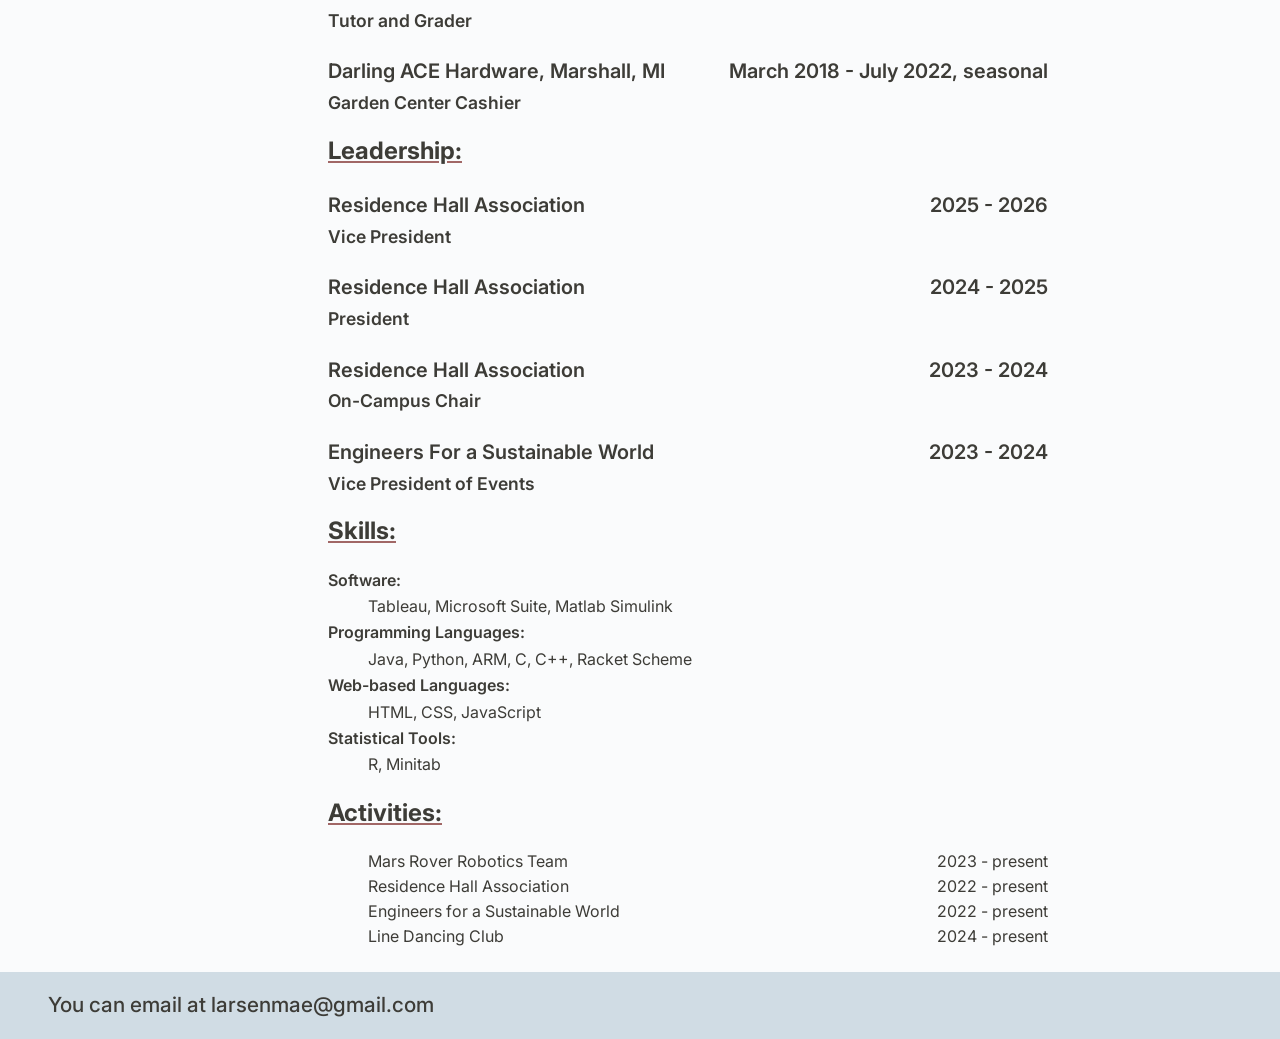
==== commit 8dbeca16: "Updates" ====
--- a/resume.html
+++ b/resume.html
@@ -103,7 +103,7 @@
     <h4 class="titleDescription">President</h4>
     <h3 class="dateParent"><div class="leadershipName"> Residence Hall Association</div> <div class="date">2023 - 2024</div></h3>
     <h4 class="titleDescription">On-Campus Chair</h4>
-    <h3 class="dateParent"><div class="leadershipName"> Engineers For a Sustainable World</div> <div class="date">2023 - present</div></h3>
+    <h3 class="dateParent"><div class="leadershipName"> Engineers For a Sustainable World</div> <div class="date">2023 - 2024</div></h3>
     <h4 class="titleDescription">Vice President of Events</h4>
     <h2>Skills:</h2>
     <dl>
--- a/styles/main.css
+++ b/styles/main.css
@@ -153,8 +153,9 @@
   margin: 1.7rem 0;
   line-height: 1;
   font-weight: 700;
-  /* text-decoration: underline; */
-  /* text-decoration-color: var(--contrast-color); */
+  text-decoration: underline; 
+  text-decoration-color: var(--contrast-color);
+  /* color: var(--contrast-color) */
 }
 
 h3 {
@@ -179,7 +180,7 @@
 
 a {
   color: var(--body-color);
-  text-decoration-color: var(--contrast-color);
+  /* text-decoration-color: var(--contrast-color); */
 }
 
 a:hover {
